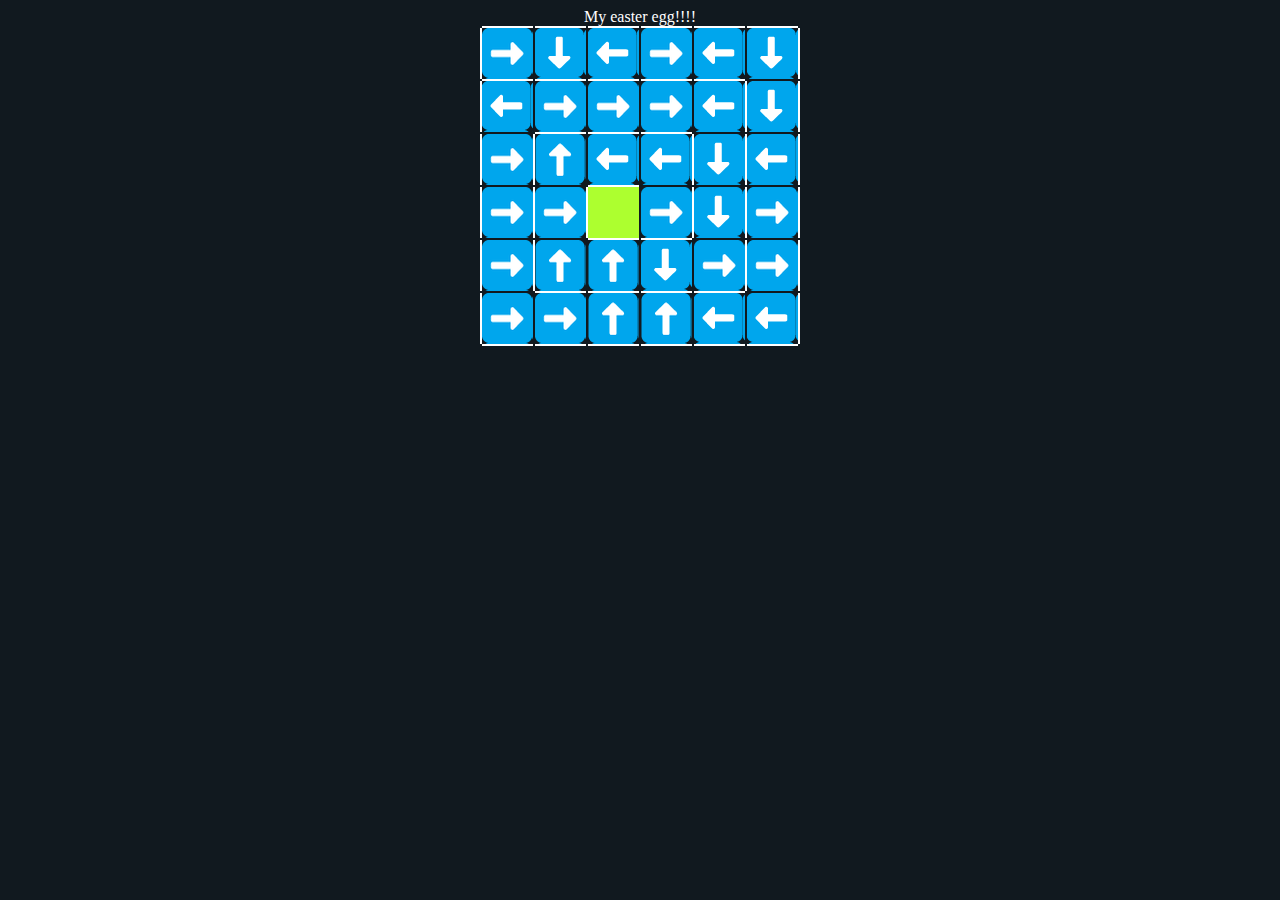
==== easter_egg.html @ ddd42e20 "feat: finish board setup and create player" ====
<!DOCTYPE html>
<html lang="en">
<head>
    <meta charset="UTF-8">
    <meta http-equiv="X-UA-Compatible" content="IE=edge">
    <meta name="viewport" content="width=device-width, initial-scale=1.0">
    <link rel="stylesheet" href="./css/easter_egg.css">
    <title>Document</title>
</head>
<body>
    My easter egg!!!!
    <div id="board">

        <!-- border horizontal -->
        <div class="pixel"></div>
        <div class="border-horizontal wall"></div>
        <div class="pixel"></div>
        <div class="border-horizontal wall"></div>
        <div class="pixel"></div>
        <div class="border-horizontal wall"></div>
        <div class="pixel"></div>
        <div class="border-horizontal wall"></div>
        <div class="pixel"></div>
        <div class="border-horizontal wall"></div>
        <div class="pixel"></div>
        <div class="border-horizontal wall"></div>
        <div class="pixel"></div>

        <!-- 1st line -->
        <div class="border-vertical wall"></div>
        <div id="start" class="cell start"></div>
        <div class="border-vertical"></div>
        <div class="cell direction"></div>
        <div class="border-vertical"></div>
        <div class="cell direction"></div>
        <div class="border-vertical"></div>
        <div class="cell direction"></div>
        <div class="border-vertical"></div>
        <div class="cell direction"></div>
        <div class="border-vertical"></div>
        <div class="cell direction"></div>
        <div class="border-vertical wall"></div>

        <div class="pixel"></div>
        <div class="border-horizontal wall"></div>
        <div class="pixel"></div>
        <div class="border-horizontal wall"></div>
        <div class="pixel"></div>
        <div class="border-horizontal wall"></div>
        <div class="pixel"></div>
        <div class="border-horizontal wall"></div>
        <div class="pixel"></div>
        <div class="border-horizontal wall"></div>
        <div class="pixel"></div>
        <div class="border-horizontal"></div>
        <div class="pixel"></div>

        <!-- 2nd line -->
        <div class="border-vertical wall"></div>
        <div class="cell direction"></div>
        <div class="border-vertical"></div>
        <div class="cell direction"></div>
        <div class="border-vertical"></div>
        <div class="cell direction"></div>
        <div class="border-vertical"></div>
        <div class="cell direction"></div>
        <div class="border-vertical"></div>
        <div class="cell direction"></div>
        <div class="border-vertical wall"></div>
        <div class="cell direction"></div>
        <div class="border-vertical wall"></div>
        
        <div class="pixel"></div>
        <div class="border-horizontal"></div>
        <div class="pixel"></div>
        <div class="border-horizontal wall"></div>
        <div class="pixel"></div>
        <div class="border-horizontal wall"></div>
        <div class="pixel"></div>
        <div class="border-horizontal wall"></div>
        <div class="pixel"></div>
        <div class="border-horizontal"></div>
        <div class="pixel"></div>
        <div class="border-horizontal"></div>
        <div class="pixel"></div>

        <!-- 3rd line -->
        <div class="border-vertical wall"></div>
        <div class="cell direction"></div>
        <div class="border-vertical wall"></div>
        <div class="cell direction"></div>
        <div class="border-vertical"></div>
        <div class="cell direction"></div>
        <div class="border-vertical"></div>
        <div class="cell direction"></div>
        <div class="border-vertical wall"></div>
        <div class="cell direction"></div>
        <div class="border-vertical wall"></div>
        <div class="cell direction"></div>
        <div class="border-vertical wall"></div>

        <div class="pixel"></div>
        <div class="border-horizontal"></div>
        <div class="pixel"></div>
        <div class="border-horizontal"></div>
        <div class="pixel"></div>
        <div class="border-horizontal wall"></div>
        <div class="pixel"></div>
        <div class="border-horizontal"></div>
        <div class="pixel"></div>
        <div class="border-horizontal"></div>
        <div class="pixel"></div>
        <div class="border-horizontal"></div>
        <div class="pixel"></div>

        <!-- 4th line -->
        <div class="border-vertical wall"></div>
        <div class="cell direction"></div>
        <div class="border-vertical wall"></div>
        <div class="cell direction"></div>
        <div class="border-vertical wall"></div>
        <div class="cell end"></div>
        <div class="border-vertical"></div>
        <div class="cell direction"></div>
        <div class="border-vertical wall"></div>
        <div class="cell direction"></div>
        <div class="border-vertical wall"></div>
        <div class="cell direction"></div>
        <div class="border-vertical wall"></div>        

        <div class="pixel"></div>
        <div class="border-horizontal"></div>
        <div class="pixel"></div>
        <div class="border-horizontal"></div>
        <div class="pixel"></div>
        <div class="border-horizontal wall"></div>
        <div class="pixel"></div>
        <div class="border-horizontal wall"></div>
        <div class="pixel"></div>
        <div class="border-horizontal"></div>
        <div class="pixel"></div>
        <div class="border-horizontal"></div>
        <div class="pixel"></div>

        <!-- 5th line -->
        <div class="border-vertical wall"></div>
        <div class="cell direction"></div>
        <div class="border-vertical wall"></div>
        <div class="cell direction"></div>
        <div class="border-vertical"></div>
        <div class="cell direction"></div>
        <div class="border-vertical"></div>
        <div class="cell direction"></div>
        <div class="border-vertical"></div>
        <div class="cell direction"></div>
        <div class="border-vertical wall"></div>
        <div class="cell direction"></div>
        <div class="border-vertical wall"></div>        

        <div class="pixel"></div>
        <div class="border-horizontal"></div>
        <div class="pixel"></div>
        <div class="border-horizontal wall"></div>
        <div class="pixel"></div>
        <div class="border-horizontal wall"></div>
        <div class="pixel"></div>
        <div class="border-horizontal wall"></div>
        <div class="pixel"></div>
        <div class="border-horizontal wall"></div>
        <div class="pixel"></div>
        <div class="border-horizontal"></div>
        <div class="pixel"></div>

        <!-- 6th line -->
        <div class="border-vertical wall"></div>
        <div class="cell direction"></div>
        <div class="border-vertical"></div>
        <div class="cell direction"></div>
        <div class="border-vertical"></div>
        <div class="cell direction"></div>
        <div class="border-vertical"></div>
        <div class="cell direction"></div>
        <div class="border-vertical"></div>
        <div class="cell direction"></div>
        <div class="border-vertical"></div>
        <div class="cell direction"></div>
        <div class="border-vertical wall"></div>        

        <div class="pixel"></div>
        <div class="border-horizontal wall"></div>
        <div class="pixel"></div>
        <div class="border-horizontal wall"></div>
        <div class="pixel"></div>
        <div class="border-horizontal wall"></div>
        <div class="pixel"></div>
        <div class="border-horizontal wall"></div>
        <div class="pixel"></div>
        <div class="border-horizontal wall"></div>
        <div class="pixel"></div>
        <div class="border-horizontal wall"></div>
        <div class="pixel"></div>

        <div class="player"></div>

    </div>
    
    <!-- <div style="font-size: 50px;"> 
    
    ⬆️➡️⬇️⬅️
    
    </div> -->
<script src="./js/easter_egg.js"></script>
</body>
</html>
---- css/easter_egg.css ----
:root {
    --cell-size: 51px;
    --player-size: 33px;
    --offset: calc((var(--cell-size) - var(--player-size)) / 2);
    --border-size: 2px;
    --grid-columns: 6;
    --grid-rows: 6;
    --back-color: #11191f;
}

body {
    color: white;
    background-color: #11191f;
    display: flex;
    flex-direction: column;
    align-items: center;
}

div#board {
    width: calc(6 * var(--cell-size) + 7 * var(--border-size));
    height: calc(6 * var(--cell-size) + 7 * var(--border-size));
    /* border:1px solid pink; */
    display: flex;
    flex-wrap: wrap;
    position: relative;
}

div.pixel {
    width: var(--border-size);
    height: var(--border-size);
    /* background-color: white; */
}

div.border-horizontal {
    width: var(--cell-size);
    height: var(--border-size);
    /* background-color: white; */
}

div.border-vertical {
    width: var(--border-size);
    height: var(--cell-size);
    /* background-color: white; */
}

div.cell {
    width: var(--cell-size);
    height: var(--cell-size);
    /* background-color: var(--back-color); */
    font-size: var(--cell-size);
    padding: 0px;
    margin: 0px;
    text-align: left;
    vertical-align: top;
}

.wall {
    background-color: white;
}

/* img {
    width: var(--cell-size);
    height: var(--cell-size);
} */

.left {
    background-image: url("../images/arrow_left.png");
}

.right {
    background-image: url("../images/arrow_right.png");
}

.down {
    background-image: url("../images/arrow_bottom.png");
}

.up {
    background-image: url("../images/arrow_up.png");
}

.start {
    background-color: grey;
}

.end {
    background-color: greenyellow;
}

#player {
    position: absolute;
    top: 10px;
    left: 10px;
    width: var(--player-size);
    height: var(--player-size);
    background-color: aquamarine;
}
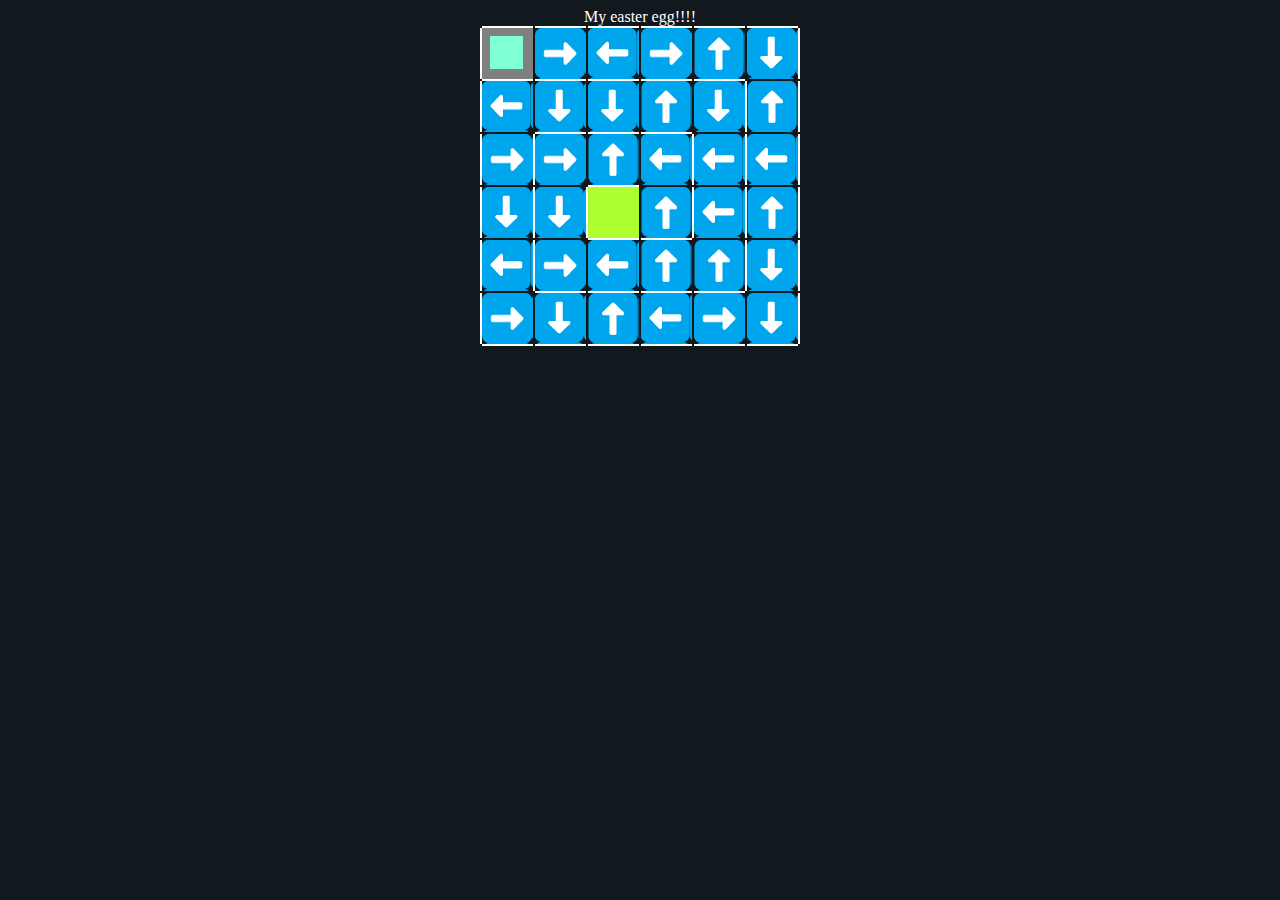
==== commit 723b6c3a: "feat: "collision" detection with wall, end and direction cell" ====
--- a/easter_egg.html
+++ b/easter_egg.html
@@ -28,7 +28,7 @@
 
         <!-- 1st line -->
         <div class="border-vertical wall"></div>
-        <div id="start" class="cell start"></div>
+        <div id="start" class="cell"></div>
         <div class="border-vertical"></div>
         <div class="cell direction"></div>
         <div class="border-vertical"></div>
@@ -119,7 +119,7 @@
         <div class="border-vertical wall"></div>
         <div class="cell direction"></div>
         <div class="border-vertical wall"></div>
-        <div class="cell end"></div>
+        <div id="end" class="cell"></div>
         <div class="border-vertical"></div>
         <div class="cell direction"></div>
         <div class="border-vertical wall"></div>
@@ -200,7 +200,7 @@
         <div class="border-horizontal wall"></div>
         <div class="pixel"></div>
 
-        <div class="player"></div>
+        <div id="player"></div>
 
     </div>
     
--- a/css/easter_egg.css
+++ b/css/easter_egg.css
@@ -79,11 +79,11 @@
     background-image: url("../images/arrow_up.png");
 }
 
-.start {
+#start {
     background-color: grey;
 }
 
-.end {
+#end {
     background-color: greenyellow;
 }
 
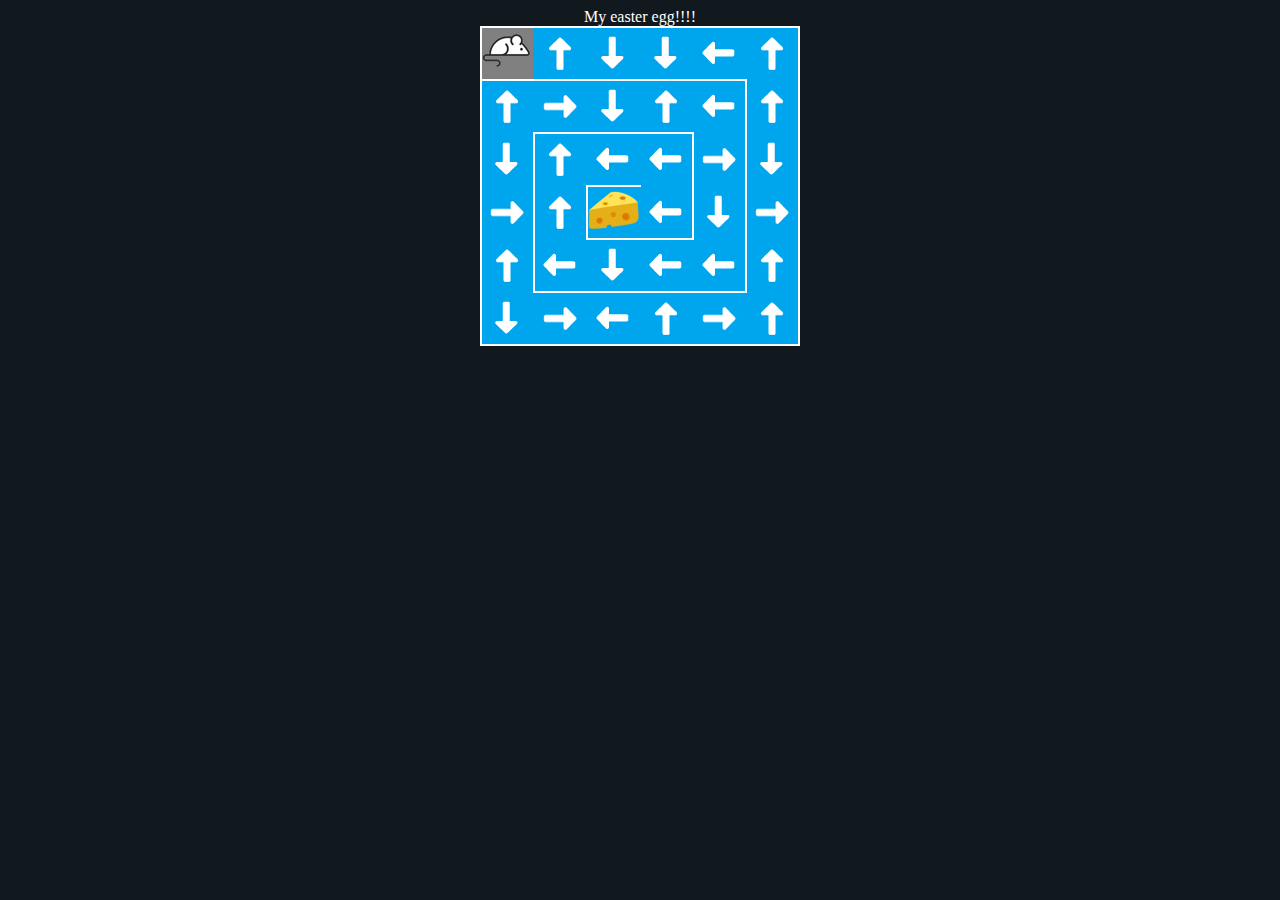
==== commit 172dba34: "easter_egg: some nicer player and end images" ====
--- a/easter_egg.html
+++ b/easter_egg.html
@@ -119,7 +119,7 @@
         <div class="border-vertical wall"></div>
         <div class="cell direction"></div>
         <div class="border-vertical wall"></div>
-        <div id="end" class="cell"></div>
+        <div id="end" class="cell"><img src="./images/cheese.png" alt="cheese"></div>
         <div class="border-vertical"></div>
         <div class="cell direction"></div>
         <div class="border-vertical wall"></div>
@@ -200,7 +200,9 @@
         <div class="border-horizontal wall"></div>
         <div class="pixel"></div>
 
-        <div id="player"></div>
+        <div id="player">
+            <img id="player-img" src="./images/mouse_right.png" alt="mouse">
+        </div>
 
     </div>
     
--- a/css/easter_egg.css
+++ b/css/easter_egg.css
@@ -1,6 +1,6 @@
 :root {
     --cell-size: 51px;
-    --player-size: 33px;
+    --player-size: 51px;
     --offset: calc((var(--cell-size) - var(--player-size)) / 2);
     --border-size: 2px;
     --grid-columns: 6;
@@ -19,7 +19,6 @@
 div#board {
     width: calc(6 * var(--cell-size) + 7 * var(--border-size));
     height: calc(6 * var(--cell-size) + 7 * var(--border-size));
-    /* border:1px solid pink; */
     display: flex;
     flex-wrap: wrap;
     position: relative;
@@ -28,25 +27,24 @@
 div.pixel {
     width: var(--border-size);
     height: var(--border-size);
-    /* background-color: white; */
+    background-color: white;
 }
 
 div.border-horizontal {
     width: var(--cell-size);
     height: var(--border-size);
-    /* background-color: white; */
+    background-color: #00A6ED;
 }
 
 div.border-vertical {
     width: var(--border-size);
     height: var(--cell-size);
-    /* background-color: white; */
+    background-color: #00A6ED;
 }
 
 div.cell {
     width: var(--cell-size);
     height: var(--cell-size);
-    /* background-color: var(--back-color); */
     font-size: var(--cell-size);
     padding: 0px;
     margin: 0px;
@@ -54,14 +52,9 @@
     vertical-align: top;
 }
 
-.wall {
+div.wall {
     background-color: white;
 }
-
-/* img {
-    width: var(--cell-size);
-    height: var(--cell-size);
-} */
 
 .left {
     background-image: url("../images/arrow_left.png");
@@ -84,14 +77,13 @@
 }
 
 #end {
-    background-color: greenyellow;
+    background-color: #00A6ED;
 }
 
 #player {
     position: absolute;
-    top: 10px;
-    left: 10px;
+    top: 1px;
+    left: 1px;
     width: var(--player-size);
     height: var(--player-size);
-    background-color: aquamarine;
 }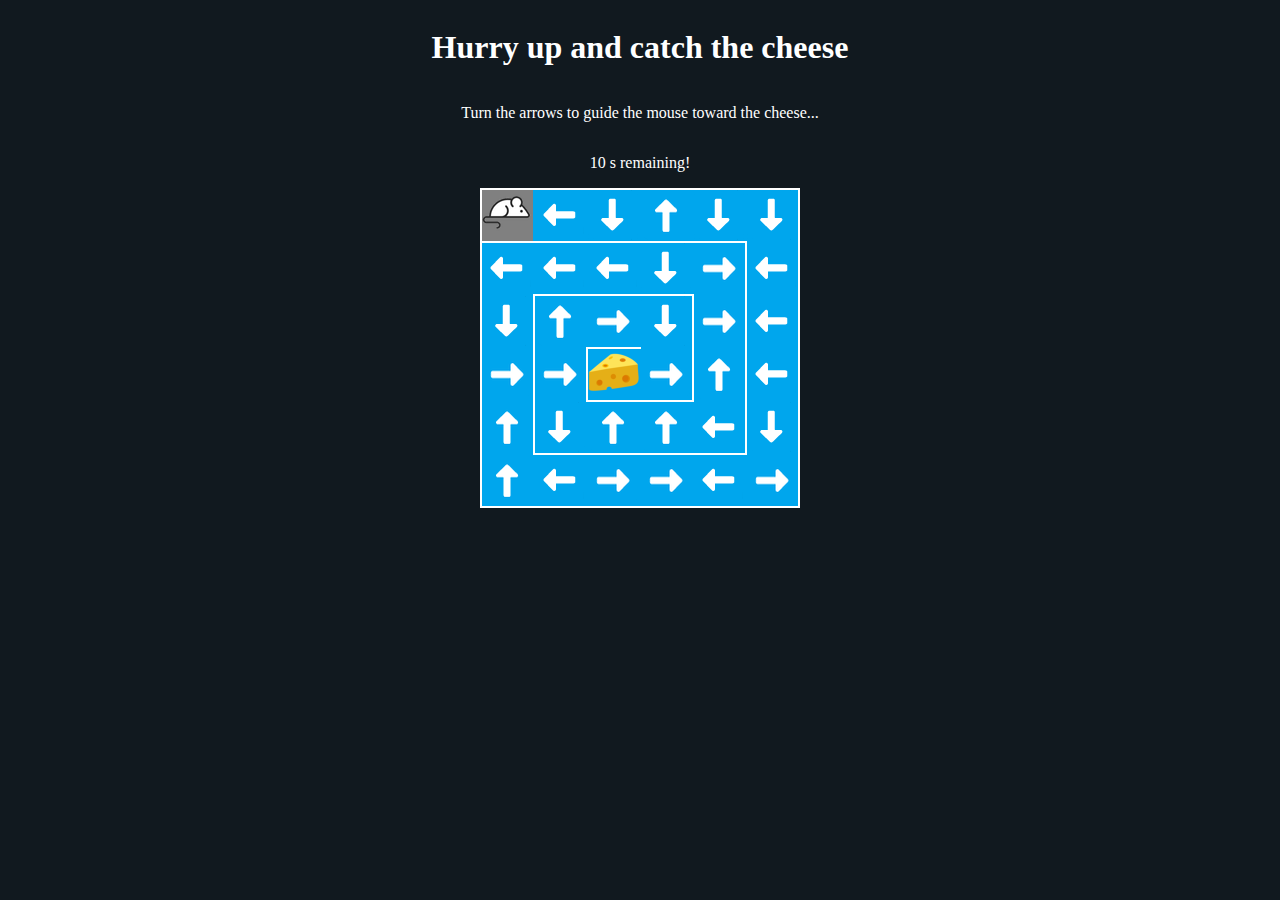
==== commit b029c9ee: "feat: display the remaining time" ====
--- a/easter_egg.html
+++ b/easter_egg.html
@@ -5,10 +5,12 @@
     <meta http-equiv="X-UA-Compatible" content="IE=edge">
     <meta name="viewport" content="width=device-width, initial-scale=1.0">
     <link rel="stylesheet" href="./css/easter_egg.css">
-    <title>Document</title>
+    <title>Hurry up!!!</title>
 </head>
 <body>
-    My easter egg!!!!
+    <h1>Hurry up and catch the cheese</h1>
+    <p>Turn the arrows to guide the mouse toward the cheese...</p>
+    <p id="time"></p>
     <div id="board">
 
         <!-- border horizontal -->
--- a/css/easter_egg.css
+++ b/css/easter_egg.css
@@ -6,6 +6,10 @@
     --grid-columns: 6;
     --grid-rows: 6;
     --back-color: #11191f;
+}
+
+* {
+    user-select: none;
 }
 
 body {
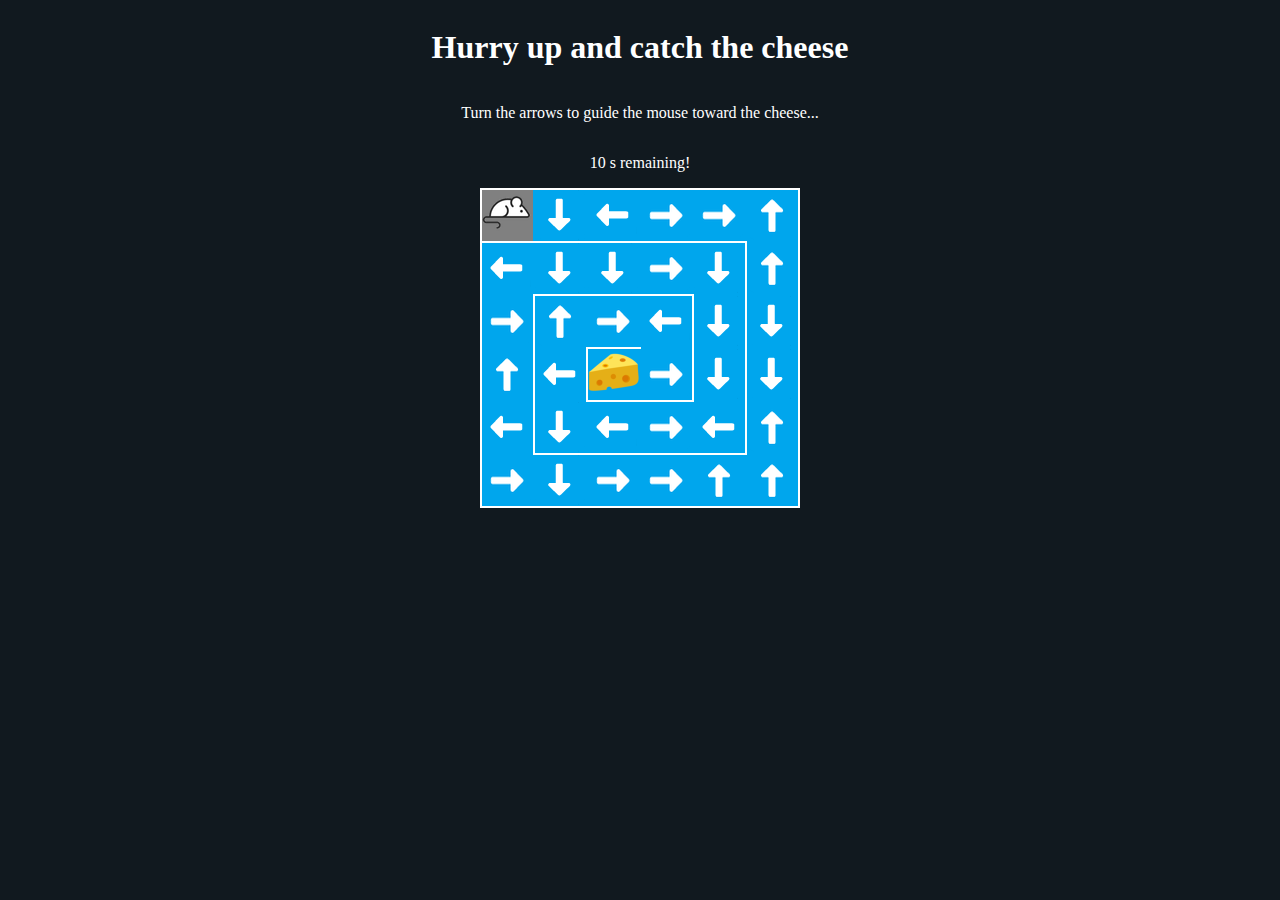
==== commit 0fd57045: "favicon & keep popit game in browser navigation history" ====
--- a/easter_egg.html
+++ b/easter_egg.html
@@ -5,6 +5,7 @@
     <meta http-equiv="X-UA-Compatible" content="IE=edge">
     <meta name="viewport" content="width=device-width, initial-scale=1.0">
     <link rel="stylesheet" href="./css/easter_egg.css">
+    <link rel="shortcut icon" href="./images/mouse_right.png" type="image/x-icon">
     <title>Hurry up!!!</title>
 </head>
 <body>
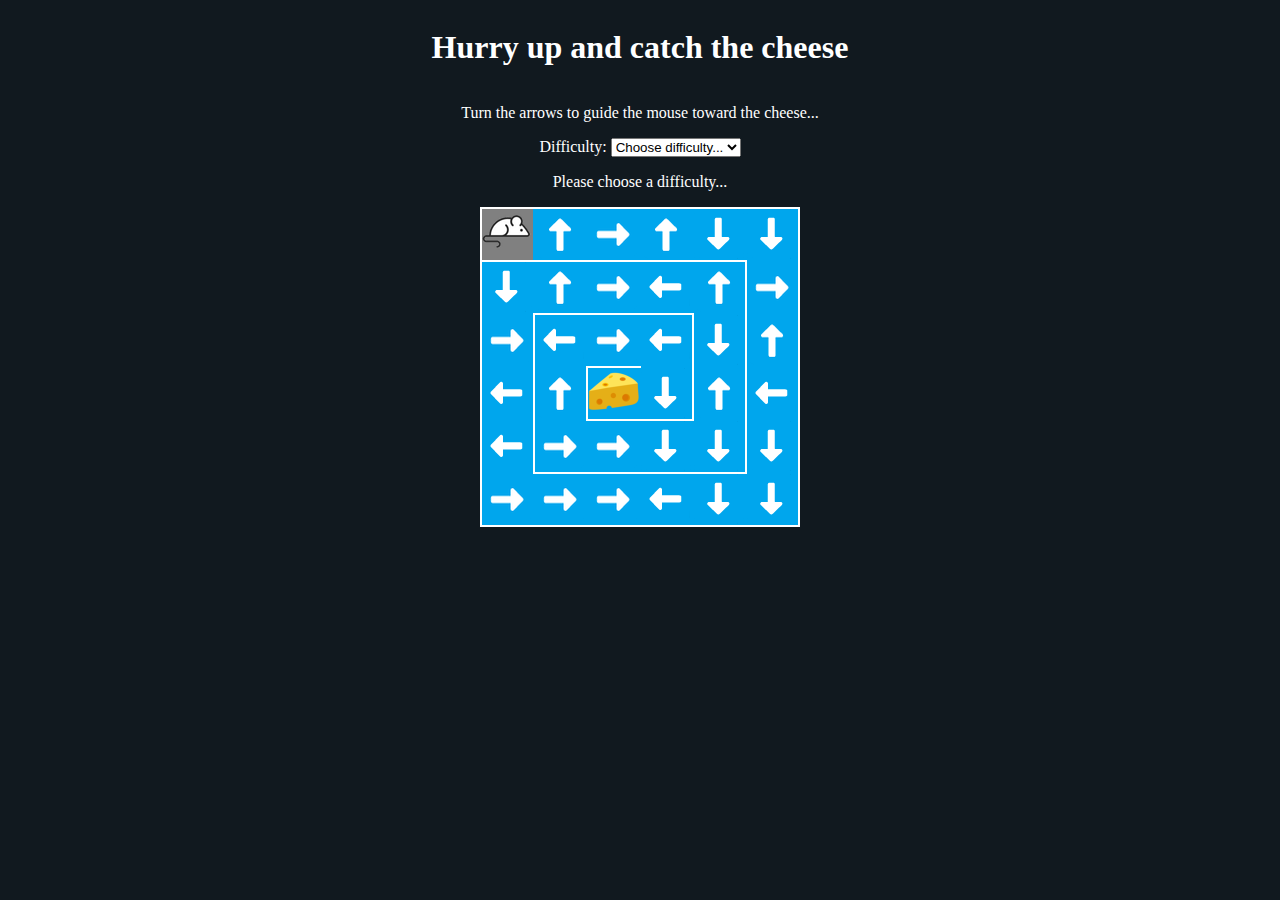
==== commit cfcc1a79: "Add Easter egg difficulty" ====
--- a/easter_egg.html
+++ b/easter_egg.html
@@ -11,6 +11,12 @@
 <body>
     <h1>Hurry up and catch the cheese</h1>
     <p>Turn the arrows to guide the mouse toward the cheese...</p>
+    <div>Difficulty: <select name="difficulty" id="difficulty">
+        <option value="">Choose difficulty...</option>
+        <option value="60">easy</option>
+        <option value="20">medium</option>
+        <option value="10">hard</option>        
+    </select></div>
     <p id="time"></p>
     <div id="board">
 
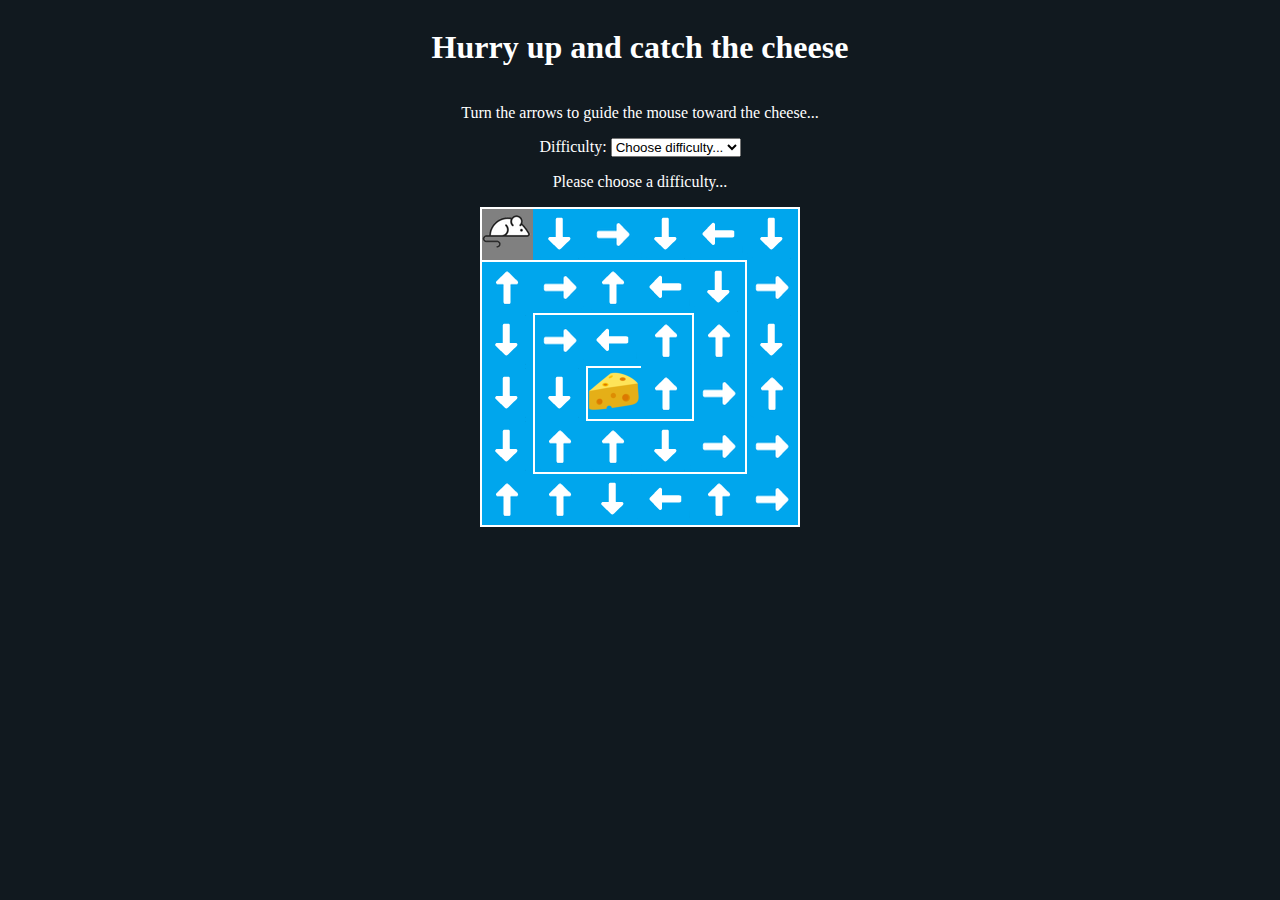
==== commit 25d4cdf5: "easter egg: Better game result displayed" ====
--- a/easter_egg.html
+++ b/easter_egg.html
@@ -128,7 +128,7 @@
         <div class="border-vertical wall"></div>
         <div class="cell direction"></div>
         <div class="border-vertical wall"></div>
-        <div id="end" class="cell"><img src="./images/cheese.png" alt="cheese"></div>
+        <div id="end" class="cell"><img id="cheese-img" src="./images/cheese.png" alt="cheese"></div>
         <div class="border-vertical"></div>
         <div class="cell direction"></div>
         <div class="border-vertical wall"></div>
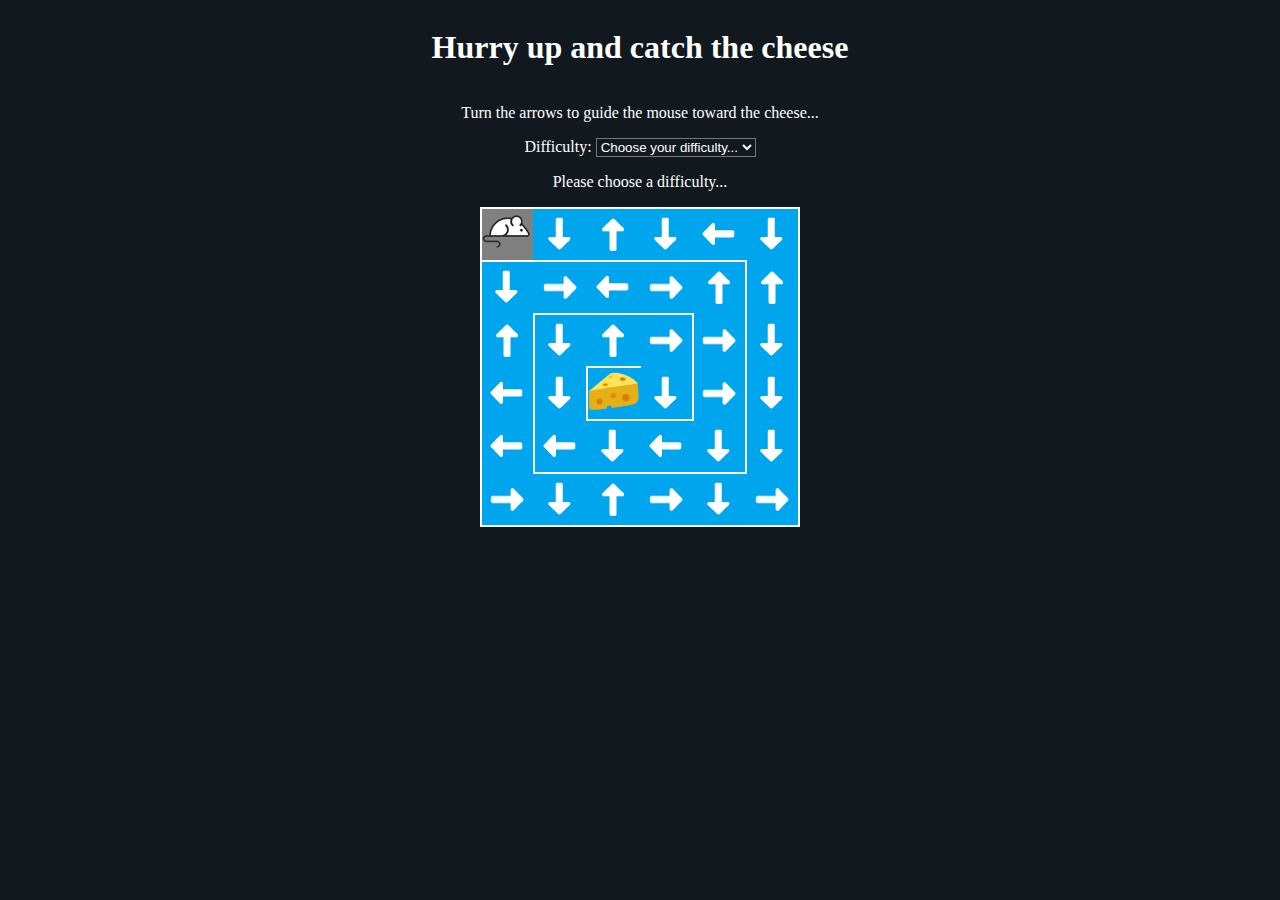
==== commit c7163c7a: "Some dark styling" ====
--- a/easter_egg.html
+++ b/easter_egg.html
@@ -12,7 +12,7 @@
     <h1>Hurry up and catch the cheese</h1>
     <p>Turn the arrows to guide the mouse toward the cheese...</p>
     <div>Difficulty: <select name="difficulty" id="difficulty">
-        <option value="">Choose difficulty...</option>
+        <option value="">Choose your difficulty...</option>
         <option value="60">easy</option>
         <option value="20">medium</option>
         <option value="10">hard</option>        
--- a/css/easter_egg.css
+++ b/css/easter_egg.css
@@ -7,6 +7,7 @@
     --grid-rows: 6;
     --back-color: #11191f;
 }
+
 
 * {
     user-select: none;
@@ -18,6 +19,11 @@
     display: flex;
     flex-direction: column;
     align-items: center;
+}
+
+select,option,input {
+    background-color: var(--back-color);
+    color: white;
 }
 
 div#board {
